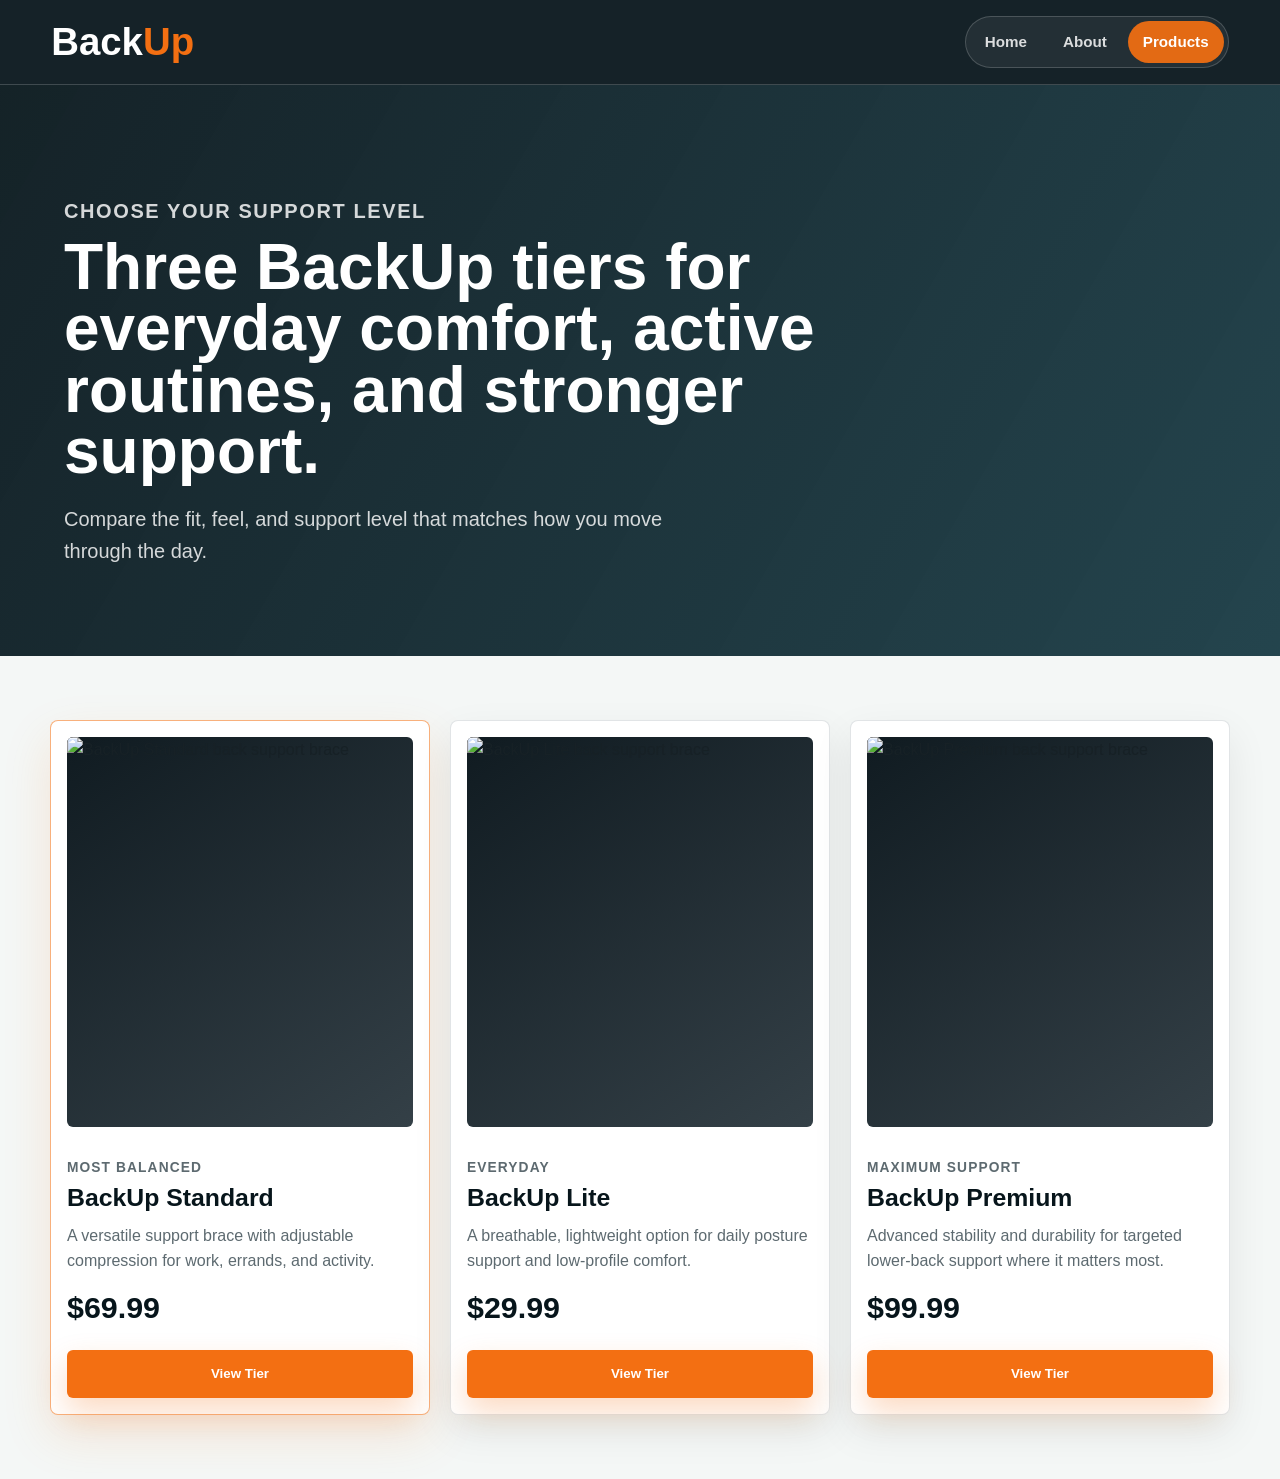
==== buy.html @ fdf06a2a "Add files via upload" ====
<!DOCTYPE html>
<html lang="en">
<head>
    <meta charset="UTF-8">
    <meta name="viewport" content="width=device-width, initial-scale=1.0">
    <meta name="description" content="Compare BackUp Lite, Standard, and Premium back support tiers.">
    <link rel="stylesheet" href="style.css">
    <title>BackUp Products</title>
</head>
<body>
    <header class="site-header">
        <a class="brand" href="index.html" aria-label="BackUp home">
            <span>Back</span><strong>Up</strong>
        </a>
        <nav class="site-nav" aria-label="Main navigation">
            <a href="index.html">Home</a>
            <a href="about.html">About</a>
            <a href="buy.html" aria-current="page">Products</a>
        </nav>
    </header>

    <main>
        <section class="page-hero product-hero">
            <p class="eyebrow">Choose your support level</p>
            <h1>Three BackUp tiers for everyday comfort, active routines, and stronger support.</h1>
            <p>Compare the fit, feel, and support level that matches how you move through the day.</p>
        </section>

        <section class="grid-container" aria-label="BackUp product tiers">
            <article class="product-card featured-card">
                <div class="product-image-slot">
                    <img src="assets/BackUp_Standard.png" alt="BackUp Standard back support brace">
                </div>
                <p class="tier-label">Most Balanced</p>
                <h2>BackUp Standard</h2>
                <p>A versatile support brace with adjustable compression for work, errands, and activity.</p>
                <p class="price">$69.99</p>
                <button class="buy-button" type="button" data-tier="standard">View Tier</button>
            </article>
            <article class="product-card">
                <div class="product-image-slot">
                    <img src="assets/BackUp_Lite.png" alt="BackUp Lite back support brace">
                </div>
                <p class="tier-label">Everyday</p>
                <h2>BackUp Lite</h2>
                <p>A breathable, lightweight option for daily posture support and low-profile comfort.</p>
                <p class="price">$29.99</p>
                <button class="buy-button" type="button" data-tier="lite">View Tier</button>
            </article>
            <article class="product-card">
                <div class="product-image-slot">
                    <img src="assets/BackUp_Premium.png" alt="BackUp Premium back support brace">
                </div>
                <p class="tier-label">Maximum Support</p>
                <h2>BackUp Premium</h2>
                <p>Advanced stability and durability for targeted lower-back support where it matters most.</p>
                <p class="price">$99.99</p>
                <button class="buy-button" type="button" data-tier="premium">View Tier</button>
            </article>
        </section>
    </main>

    <div class="modal-backdrop" id="tier-modal" role="dialog" aria-modal="true" aria-labelledby="modal-title" hidden>
        <div class="tier-modal">
            <button class="modal-close" type="button" aria-label="Close tier details">&times;</button>
            <div class="modal-image-frame">
                <img id="modal-image" src="assets/BackUp_Standard.png" alt="">
            </div>
            <p class="eyebrow" id="modal-kicker">BackUp Tier</p>
            <h2 id="modal-title">BackUp Standard</h2>
            <p id="modal-copy"></p>
            <ul class="modal-list" id="modal-list"></ul>
            <div class="modal-footer">
                <span id="modal-price"></span>
                <button class="cta-button modal-select" type="button">Choose This Tier</button>
            </div>
        </div>
    </div>

    <script>
        const tiers = {
            lite: {
                kicker: "Everyday Support",
                title: "BackUp Lite",
                copy: "A lean, breathable brace for daily posture awareness and light support under everyday clothing.",
                price: "$29.99",
                image: "assets/BackUp_Lite.png",
                imageAlt: "BackUp Lite back support brace",
                features: ["Lightweight fabric", "Low-profile fit", "Quick strap adjustment"]
            },
            standard: {
                kicker: "Most Balanced",
                title: "BackUp Standard",
                copy: "A dependable all-around brace for adjustable compression, secure fit, and regular movement.",
                price: "$69.99",
                image: "assets/BackUp_Standard.png",
                imageAlt: "BackUp Standard back support brace",
                features: ["Adjustable compression", "Breathable support panels", "Secure fasteners"]
            },
            premium: {
                kicker: "Maximum Support",
                title: "BackUp Premium",
                copy: "A stronger support tier for people who want enhanced structure, stability, and longer-wear durability.",
                price: "$99.99",
                image: "assets/BackUp_Premium.png",
                imageAlt: "BackUp Premium back support brace",
                features: ["Advanced support structure", "Durable construction", "Targeted lower-back stability"]
            }
        };

        const modal = document.getElementById("tier-modal");
        const modalKicker = document.getElementById("modal-kicker");
        const modalTitle = document.getElementById("modal-title");
        const modalCopy = document.getElementById("modal-copy");
        const modalPrice = document.getElementById("modal-price");
        const modalImage = document.getElementById("modal-image");
        const modalList = document.getElementById("modal-list");
        const closeButton = modal.querySelector(".modal-close");
        const selectButton = modal.querySelector(".modal-select");

        function openModal(tierName) {
            const tier = tiers[tierName];
            modalKicker.textContent = tier.kicker;
            modalTitle.textContent = tier.title;
            modalCopy.textContent = tier.copy;
            modalPrice.textContent = tier.price;
            modalImage.src = tier.image;
            modalImage.alt = tier.imageAlt;
            modalList.innerHTML = tier.features.map((feature) => `<li>${feature}</li>`).join("");
            modal.hidden = false;
            closeButton.focus();
        }

        function closeModal() {
            modal.hidden = true;
        }

        document.querySelectorAll("[data-tier]").forEach((button) => {
            button.addEventListener("click", () => openModal(button.dataset.tier));
        });

        closeButton.addEventListener("click", closeModal);
        selectButton.addEventListener("click", closeModal);
        modal.addEventListener("click", (event) => {
            if (event.target === modal) {
                closeModal();
            }
        });
        document.addEventListener("keydown", (event) => {
            if (event.key === "Escape" && !modal.hidden) {
                closeModal();
            }
        });
    </script>
</body>
</html>
---- style.css ----
:root {
    --ink: #07151b;
    --ink-2: #0d2730;
    --panel: #12313b;
    --panel-soft: #e9eef0;
    --orange: #f36f12;
    --orange-dark: #bd4d08;
    --copper: #c98262;
    --text: #172126;
    --muted: #5d6a70;
    --white: #ffffff;
    --line: rgba(255, 255, 255, 0.18);
    --shadow: 0 24px 60px rgba(5, 15, 20, 0.22);
}

* {
    margin: 0;
    padding: 0;
    box-sizing: border-box;
}

html {
    scroll-behavior: smooth;
}

body {
    min-height: 100vh;
    font-family: Arial, Helvetica, sans-serif;
    line-height: 1.6;
    color: var(--text);
    background: #f4f7f6;
}

img {
    display: block;
    max-width: 100%;
}

.site-header {
    position: sticky;
    top: 0;
    z-index: 10;
    display: flex;
    justify-content: space-between;
    align-items: center;
    gap: 1.5rem;
    padding: 1rem clamp(1rem, 4vw, 4rem);
    background: rgba(7, 21, 27, 0.94);
    color: var(--white);
    border-bottom: 1px solid var(--line);
    backdrop-filter: blur(14px);
}

.brand {
    color: var(--white);
    text-decoration: none;
    font-size: clamp(1.7rem, 4vw, 2.4rem);
    font-weight: 900;
    letter-spacing: 0;
    line-height: 1;
}

.brand strong {
    color: var(--orange);
}

.site-nav {
    display: flex;
    align-items: center;
    gap: 0.35rem;
    padding: 0.25rem;
    background: rgba(255, 255, 255, 0.06);
    border: 1px solid var(--line);
    border-radius: 999px;
}

.site-nav a {
    color: rgba(255, 255, 255, 0.84);
    text-decoration: none;
    padding: 0.55rem 0.95rem;
    border-radius: 999px;
    font-size: 0.95rem;
    font-weight: 700;
    transition: background 0.2s ease, color 0.2s ease;
}

.site-nav a:hover,
.site-nav a[aria-current="page"] {
    color: var(--white);
    background: rgba(243, 111, 18, 0.92);
}

.hero-section {
    display: grid;
    grid-template-columns: minmax(0, 0.92fr) minmax(320px, 0.78fr);
    align-items: center;
    gap: clamp(2rem, 4vw, 5rem);
    min-height: calc(100vh - 76px);
    padding: clamp(3rem, 7vw, 6rem) clamp(1rem, 5vw, 5rem);
    color: var(--white);
    background:
        radial-gradient(circle at 74% 16%, rgba(255, 255, 255, 0.16), transparent 26rem),
        linear-gradient(125deg, rgba(7, 21, 27, 0.98) 0%, rgba(10, 45, 56, 0.94) 58%, rgba(199, 84, 7, 0.9) 100%);
    overflow: hidden;
}

.hero-content {
    max-width: 720px;
}

.eyebrow,
.tier-label {
    color: var(--orange);
    font-size: 0.86rem;
    font-weight: 900;
    letter-spacing: 0.08em;
    text-transform: uppercase;
}

.hero-section h1,
.page-hero h1 {
    max-width: 880px;
    margin-top: 0.65rem;
    font-size: clamp(2.55rem, 6vw, 5.8rem);
    line-height: 0.96;
    color: var(--white);
    letter-spacing: 0;
}

.hero-copy,
.page-hero p {
    max-width: 670px;
    margin-top: 1.25rem;
    color: rgba(255, 255, 255, 0.82);
    font-size: clamp(1rem, 2vw, 1.25rem);
}

.hero-actions {
    display: flex;
    flex-wrap: wrap;
    align-items: center;
    gap: 1rem;
    margin-top: 2rem;
}

.cta-button,
.buy-button {
    display: inline-flex;
    align-items: center;
    justify-content: center;
    min-height: 48px;
    padding: 0.85rem 1.35rem;
    color: var(--white);
    background: var(--orange);
    border: 0;
    border-radius: 6px;
    font-weight: 900;
    text-decoration: none;
    cursor: pointer;
    box-shadow: 0 14px 30px rgba(243, 111, 18, 0.25);
    transition: background 0.2s ease, transform 0.2s ease, box-shadow 0.2s ease;
}

.cta-button:hover,
.buy-button:hover {
    background: var(--orange-dark);
    transform: translateY(-2px);
    box-shadow: 0 18px 34px rgba(189, 77, 8, 0.28);
}

.text-link {
    color: var(--white);
    font-weight: 800;
    text-decoration-color: var(--orange);
    text-decoration-thickness: 3px;
    text-underline-offset: 0.3rem;
}

.hero-media {
    position: relative;
    border: 1px solid rgba(255, 255, 255, 0.22);
    border-radius: 8px;
    overflow: hidden;
    box-shadow: var(--shadow);
}

.hero-media::before {
    content: "";
    position: absolute;
    inset: 0;
    pointer-events: none;
    box-shadow: inset 0 0 0 1px rgba(255, 255, 255, 0.12);
}

.hero-media img {
    width: 100%;
    aspect-ratio: 4 / 5;
    object-fit: cover;
    object-position: top center;
}

.support-strip,
.process-band {
    display: grid;
    grid-template-columns: repeat(3, minmax(0, 1fr));
    gap: 1px;
    background: var(--ink);
    color: var(--white);
}

.support-strip article,
.process-band article {
    padding: clamp(1.25rem, 3vw, 2.4rem);
    background: linear-gradient(145deg, var(--ink-2), #081b21);
}

.strip-icon,
.process-band span {
    display: inline-flex;
    align-items: center;
    justify-content: center;
    width: 42px;
    height: 42px;
    margin-bottom: 1rem;
    color: var(--orange);
    border: 1px solid rgba(243, 111, 18, 0.55);
    border-radius: 50%;
    font-weight: 900;
}

.support-strip h2,
.process-band h3 {
    color: var(--white);
    font-size: 1.35rem;
    line-height: 1.15;
}

.support-strip p,
.process-band p {
    max-width: 28rem;
    margin-top: 0.35rem;
    color: rgba(255, 255, 255, 0.72);
}

.feature-section,
.about-layout,
.grid-container {
    width: min(1180px, calc(100% - 2rem));
    margin: 0 auto;
}

.feature-section {
    display: grid;
    grid-template-columns: minmax(0, 0.8fr) minmax(0, 1.2fr);
    gap: clamp(1.5rem, 4vw, 4rem);
    align-items: start;
    padding: clamp(3rem, 6vw, 5rem) 0;
}

.feature-section h2,
.about-card h2 {
    color: var(--ink);
    font-size: clamp(2rem, 4vw, 3.3rem);
    line-height: 1.02;
}

.feature-grid {
    display: grid;
    gap: 1rem;
}

.feature-grid article,
.about-card,
.product-card {
    border: 1px solid rgba(13, 39, 48, 0.12);
    border-radius: 8px;
    background: var(--white);
    box-shadow: 0 16px 40px rgba(7, 21, 27, 0.08);
}

.feature-grid article {
    padding: 1.5rem;
}

.feature-grid h3,
.product-card h2 {
    color: var(--ink);
    line-height: 1.15;
}

.feature-grid p,
.about-card p,
.product-card p {
    margin-top: 0.6rem;
    color: var(--muted);
}

.page-hero {
    padding: clamp(3.5rem, 7vw, 6rem) clamp(1rem, 5vw, 5rem);
    color: var(--white);
    background:
        linear-gradient(120deg, rgba(7, 21, 27, 0.94), rgba(13, 49, 59, 0.9)),
        url("assets/backup-ad.png") top right / auto 120% no-repeat;
}

.compact-hero h1,
.product-hero h1 {
    font-size: clamp(2.25rem, 5vw, 4.4rem);
}

.about-layout {
    display: grid;
    grid-template-columns: 0.95fr 1.05fr;
    gap: 1.25rem;
    padding: clamp(2.5rem, 5vw, 4rem) 0;
}

.about-card {
    padding: clamp(1.35rem, 3vw, 2.3rem);
}

.dark-card {
    color: var(--white);
    background: linear-gradient(140deg, var(--ink), var(--panel));
}

.dark-card h2,
.dark-card p {
    color: var(--white);
}

.feature-list {
    display: grid;
    gap: 0.75rem;
    margin-top: 1.1rem;
    padding-left: 1.25rem;
    color: var(--muted);
}

.process-band {
    width: min(1180px, calc(100% - 2rem));
    margin: 0 auto clamp(3rem, 6vw, 5rem);
    border-radius: 8px;
    overflow: hidden;
    box-shadow: var(--shadow);
}

.grid-container {
    display: grid;
    grid-template-columns: repeat(3, minmax(0, 1fr));
    gap: 1.25rem;
    padding: clamp(2.5rem, 5vw, 4rem) 0;
}

.product-card {
    display: flex;
    flex-direction: column;
    min-height: 100%;
    padding: 1rem;
    transition: transform 0.2s ease, box-shadow 0.2s ease;
}

.product-card:hover {
    transform: translateY(-6px);
    box-shadow: 0 24px 50px rgba(7, 21, 27, 0.16);
}

.featured-card {
    border-color: rgba(243, 111, 18, 0.55);
    box-shadow: 0 20px 50px rgba(243, 111, 18, 0.14);
}

.product-image-slot {
    position: relative;
    display: block;
    height: clamp(260px, 32vw, 390px);
    margin-bottom: 1.25rem;
    border-radius: 6px;
    overflow: hidden;
    background: linear-gradient(145deg, #101b21, #344047);
}

.product-image-slot img {
    width: 100%;
    height: 100%;
    object-fit: cover;
    object-position: center top;
    transition: transform 0.25s ease;
}

.product-card:hover .product-image-slot img {
    transform: scale(1.025);
}

.product-card h2 {
    margin-top: 0.35rem;
    font-size: 1.55rem;
}

.price {
    margin-top: auto;
    color: var(--ink) !important;
    font-size: 1.9rem;
    font-weight: 900;
}

.buy-button {
    width: 100%;
    margin-top: 1.1rem;
}

.modal-backdrop {
    position: fixed;
    inset: 0;
    z-index: 30;
    display: grid;
    place-items: center;
    padding: 1rem;
    background: rgba(7, 21, 27, 0.78);
    backdrop-filter: blur(8px);
}

.modal-backdrop[hidden] {
    display: none;
}

.tier-modal {
    position: relative;
    width: min(560px, 100%);
    max-height: calc(100vh - 2rem);
    overflow-y: auto;
    padding: clamp(1.35rem, 4vw, 2.25rem);
    color: var(--white);
    background: linear-gradient(145deg, var(--ink), var(--panel));
    border: 1px solid rgba(255, 255, 255, 0.18);
    border-radius: 8px;
    box-shadow: var(--shadow);
}

.modal-image-frame {
    height: clamp(500px, 42vh, 880px);
    margin: 0 0 1.4rem;
    overflow: hidden;
    border: 1px solid rgba(255, 255, 255, 0.16);
    border-radius: 6px;
    background: linear-gradient(145deg, #101b21, #344047);
}

.modal-image-frame img {
    width: 100%;
    height: 100%;
    object-fit: fill;
    object-position: center top;
}

.modal-close {
    position: absolute;
    top: 0.85rem;
    right: 0.85rem;
    display: grid;
    place-items: center;
    width: 42px;
    height: 42px;
    color: var(--white);
    background: rgba(255, 255, 255, 0.1);
    border: 1px solid rgba(255, 255, 255, 0.18);
    border-radius: 50%;
    cursor: pointer;
    font-size: 1.7rem;
    line-height: 1;
}

.tier-modal h2 {
    margin-top: 0.5rem;
    color: var(--white);
    font-size: clamp(2rem, 5vw, 3rem);
    line-height: 1;
}

.tier-modal p {
    margin-top: 1rem;
    color: rgba(255, 255, 255, 0.76);
}

.modal-list {
    display: grid;
    gap: 0.65rem;
    margin: 1.25rem 0 0;
    padding-left: 1.25rem;
}

.modal-list li {
    color: rgba(255, 255, 255, 0.86);
}

.modal-footer {
    display: flex;
    align-items: center;
    justify-content: space-between;
    gap: 1rem;
    margin-top: 1.75rem;
    padding-top: 1.25rem;
    border-top: 1px solid rgba(255, 255, 255, 0.14);
}

.modal-footer span {
    color: var(--white);
    font-size: 2rem;
    font-weight: 900;
}

@media (max-width: 900px) {
    .hero-section,
    .feature-section,
    .about-layout,
    .grid-container,
    .support-strip,
    .process-band {
        grid-template-columns: 1fr;
    }

    .hero-section {
        min-height: auto;
    }

    .hero-media img {
        aspect-ratio: 16 / 12;
    }
}

@media (max-width: 640px) {
    .site-header {
        position: static;
        align-items: flex-start;
        flex-direction: column;
    }

    .site-nav {
        width: 100%;
        justify-content: space-between;
        border-radius: 8px;
    }

    .site-nav a {
        flex: 1;
        padding: 0.55rem 0.45rem;
        text-align: center;
    }

    .hero-section h1,
    .page-hero h1 {
        font-size: 2.35rem;
        line-height: 1.03;
    }

    .page-hero {
        background:
            linear-gradient(120deg, rgba(7, 21, 27, 0.96), rgba(13, 49, 59, 0.9)),
            url("assets/backup-ad.png") top right / auto 100% no-repeat;
    }

    .hero-actions,
    .modal-footer {
        align-items: stretch;
        flex-direction: column;
    }

    .product-image-slot {
        height: min(112vw, 430px);
    }

    .modal-image-frame {
        height: min(88vw, 340px);
    }

    .cta-button {
        width: 100%;
    }
}
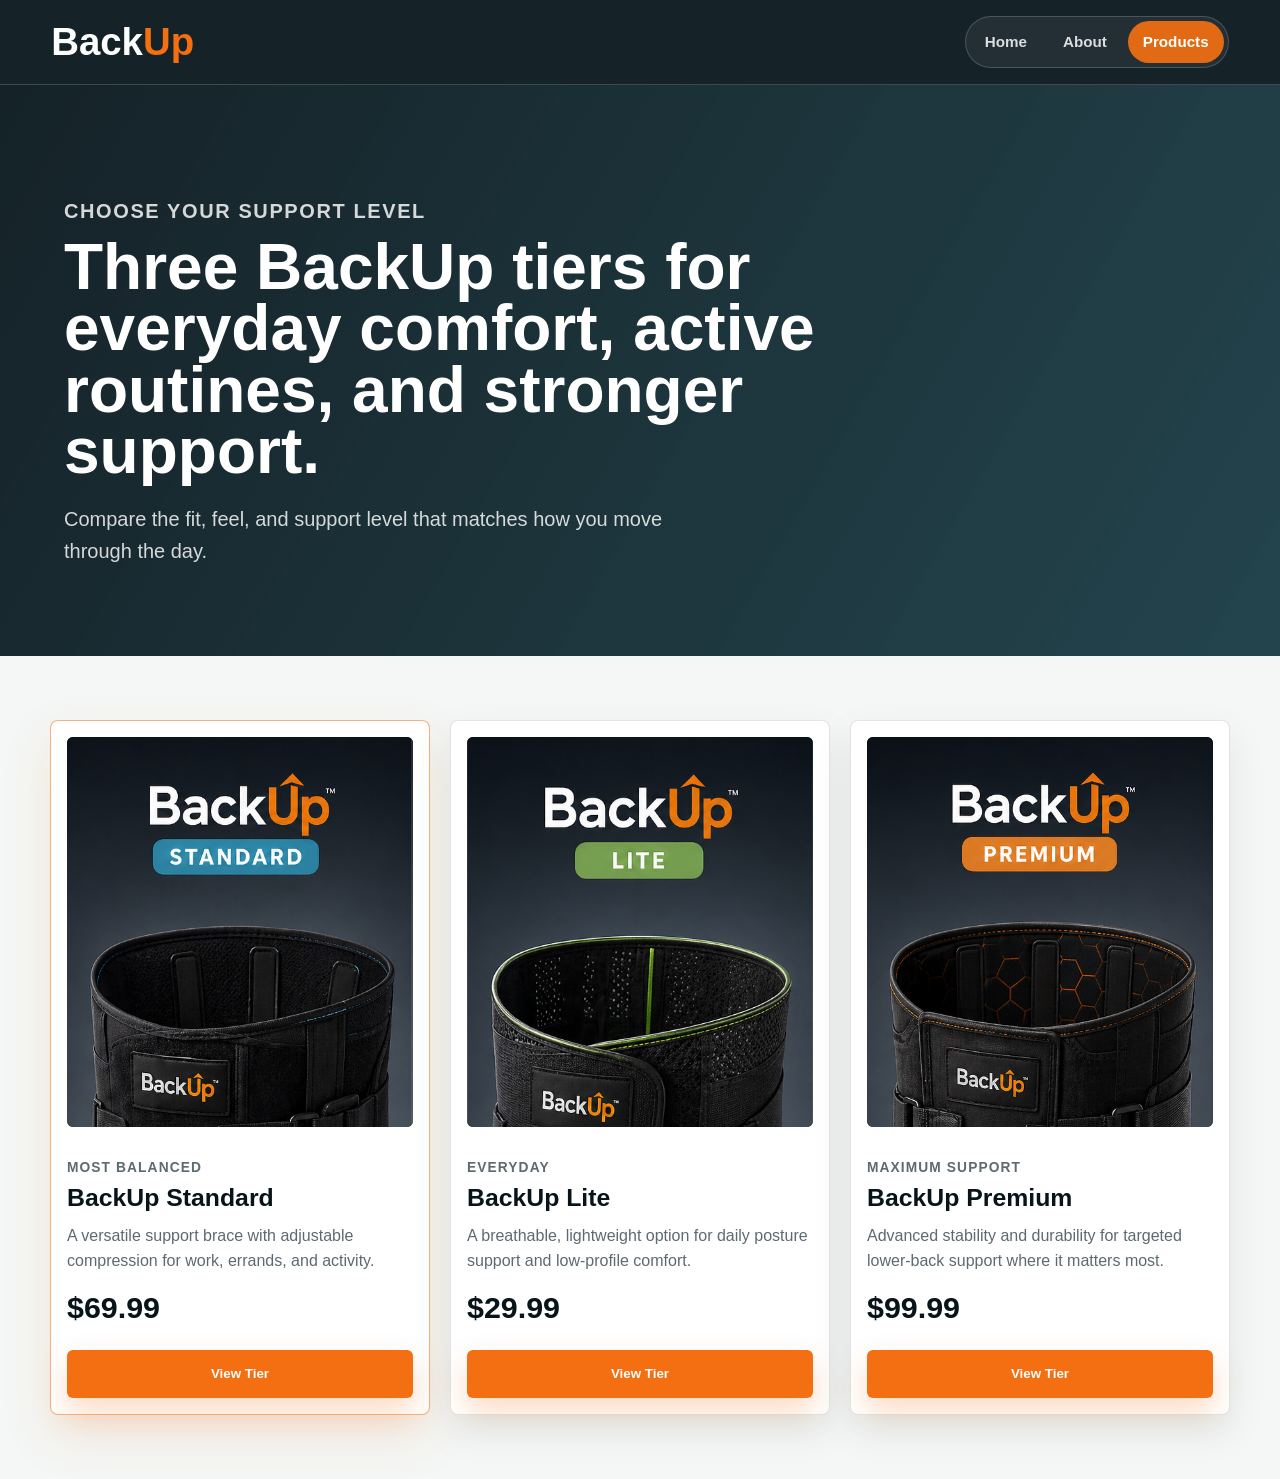
==== commit 2ea290d4: "Update buy.html" ====
--- a/buy.html
+++ b/buy.html
@@ -29,7 +29,7 @@
         <section class="grid-container" aria-label="BackUp product tiers">
             <article class="product-card featured-card">
                 <div class="product-image-slot">
-                    <img src="assets/BackUp_Standard.png" alt="BackUp Standard back support brace">
+                    <img src="BackUp_Standard.png" alt="BackUp Standard back support brace">
                 </div>
                 <p class="tier-label">Most Balanced</p>
                 <h2>BackUp Standard</h2>
@@ -39,7 +39,7 @@
             </article>
             <article class="product-card">
                 <div class="product-image-slot">
-                    <img src="assets/BackUp_Lite.png" alt="BackUp Lite back support brace">
+                    <img src="BackUp_Lite.png" alt="BackUp Lite back support brace">
                 </div>
                 <p class="tier-label">Everyday</p>
                 <h2>BackUp Lite</h2>
@@ -49,7 +49,7 @@
             </article>
             <article class="product-card">
                 <div class="product-image-slot">
-                    <img src="assets/BackUp_Premium.png" alt="BackUp Premium back support brace">
+                    <img src="BackUp_Premium.png" alt="BackUp Premium back support brace">
                 </div>
                 <p class="tier-label">Maximum Support</p>
                 <h2>BackUp Premium</h2>
@@ -64,7 +64,7 @@
         <div class="tier-modal">
             <button class="modal-close" type="button" aria-label="Close tier details">&times;</button>
             <div class="modal-image-frame">
-                <img id="modal-image" src="assets/BackUp_Standard.png" alt="">
+                <img id="modal-image" src="BackUp_Standard.png" alt="">
             </div>
             <p class="eyebrow" id="modal-kicker">BackUp Tier</p>
             <h2 id="modal-title">BackUp Standard</h2>
@@ -84,7 +84,7 @@
                 title: "BackUp Lite",
                 copy: "A lean, breathable brace for daily posture awareness and light support under everyday clothing.",
                 price: "$29.99",
-                image: "assets/BackUp_Lite.png",
+                image: "BackUp_Lite.png",
                 imageAlt: "BackUp Lite back support brace",
                 features: ["Lightweight fabric", "Low-profile fit", "Quick strap adjustment"]
             },
@@ -93,7 +93,7 @@
                 title: "BackUp Standard",
                 copy: "A dependable all-around brace for adjustable compression, secure fit, and regular movement.",
                 price: "$69.99",
-                image: "assets/BackUp_Standard.png",
+                image: "BackUp_Standard.png",
                 imageAlt: "BackUp Standard back support brace",
                 features: ["Adjustable compression", "Breathable support panels", "Secure fasteners"]
             },
@@ -102,7 +102,7 @@
                 title: "BackUp Premium",
                 copy: "A stronger support tier for people who want enhanced structure, stability, and longer-wear durability.",
                 price: "$99.99",
-                image: "assets/BackUp_Premium.png",
+                image: "BackUp_Premium.png",
                 imageAlt: "BackUp Premium back support brace",
                 features: ["Advanced support structure", "Durable construction", "Targeted lower-back stability"]
             }
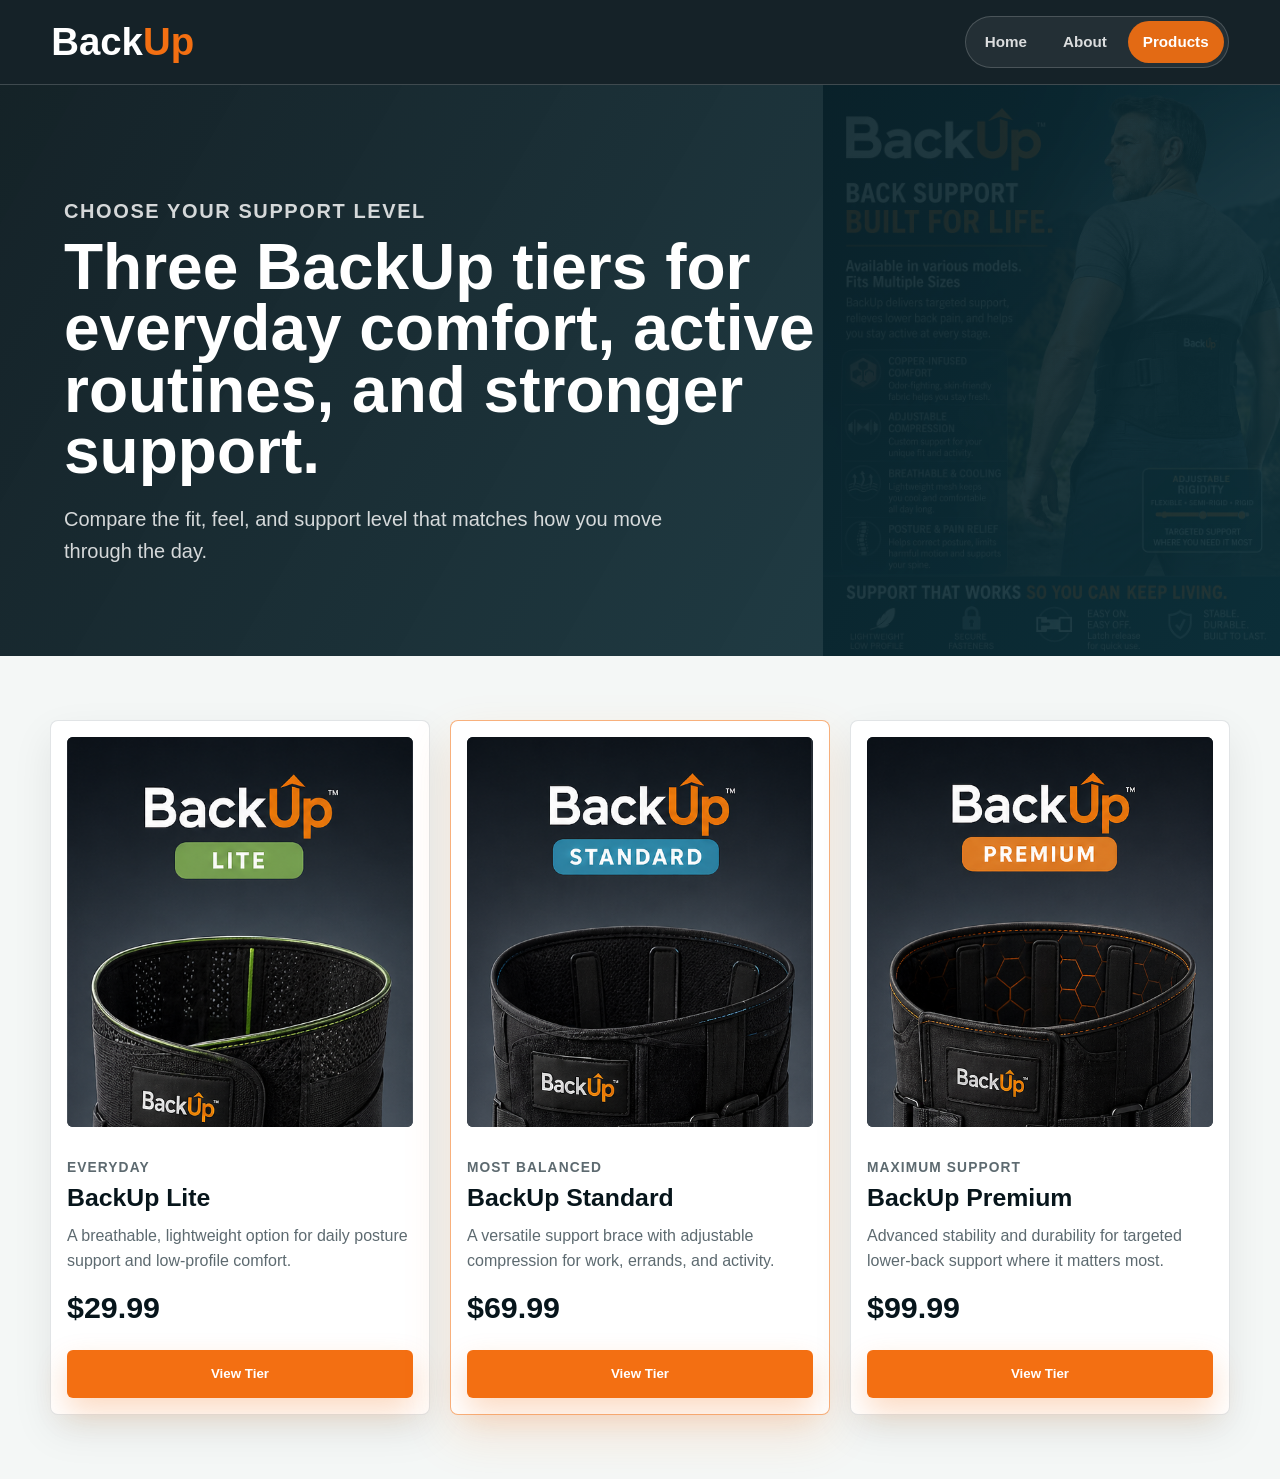
==== commit d0306b7f: "Add BackUp Lite product card to buy.html Swapped product card orientation" ====
--- a/buy.html
+++ b/buy.html
@@ -27,6 +27,16 @@
         </section>
 
         <section class="grid-container" aria-label="BackUp product tiers">
+            <article class="product-card">
+                <div class="product-image-slot">
+                    <img src="BackUp_Lite.png" alt="BackUp Lite back support brace">
+                </div>
+                <p class="tier-label">Everyday</p>
+                <h2>BackUp Lite</h2>
+                <p>A breathable, lightweight option for daily posture support and low-profile comfort.</p>
+                <p class="price">$29.99</p>
+                <button class="buy-button" type="button" data-tier="lite">View Tier</button>
+            </article>
             <article class="product-card featured-card">
                 <div class="product-image-slot">
                     <img src="BackUp_Standard.png" alt="BackUp Standard back support brace">
@@ -36,16 +46,6 @@
                 <p>A versatile support brace with adjustable compression for work, errands, and activity.</p>
                 <p class="price">$69.99</p>
                 <button class="buy-button" type="button" data-tier="standard">View Tier</button>
-            </article>
-            <article class="product-card">
-                <div class="product-image-slot">
-                    <img src="BackUp_Lite.png" alt="BackUp Lite back support brace">
-                </div>
-                <p class="tier-label">Everyday</p>
-                <h2>BackUp Lite</h2>
-                <p>A breathable, lightweight option for daily posture support and low-profile comfort.</p>
-                <p class="price">$29.99</p>
-                <button class="buy-button" type="button" data-tier="lite">View Tier</button>
             </article>
             <article class="product-card">
                 <div class="product-image-slot">
--- a/style.css
+++ b/style.css
@@ -300,7 +300,7 @@
     color: var(--white);
     background:
         linear-gradient(120deg, rgba(7, 21, 27, 0.94), rgba(13, 49, 59, 0.9)),
-        url("assets/backup-ad.png") top right / auto 120% no-repeat;
+        url("backup-ad.png") top right / auto 120% no-repeat;
 }
 
 .compact-hero h1,
@@ -556,7 +556,7 @@
     .page-hero {
         background:
             linear-gradient(120deg, rgba(7, 21, 27, 0.96), rgba(13, 49, 59, 0.9)),
-            url("assets/backup-ad.png") top right / auto 100% no-repeat;
+            url("backup-ad.png") top right / auto 100% no-repeat;
     }
 
     .hero-actions,
